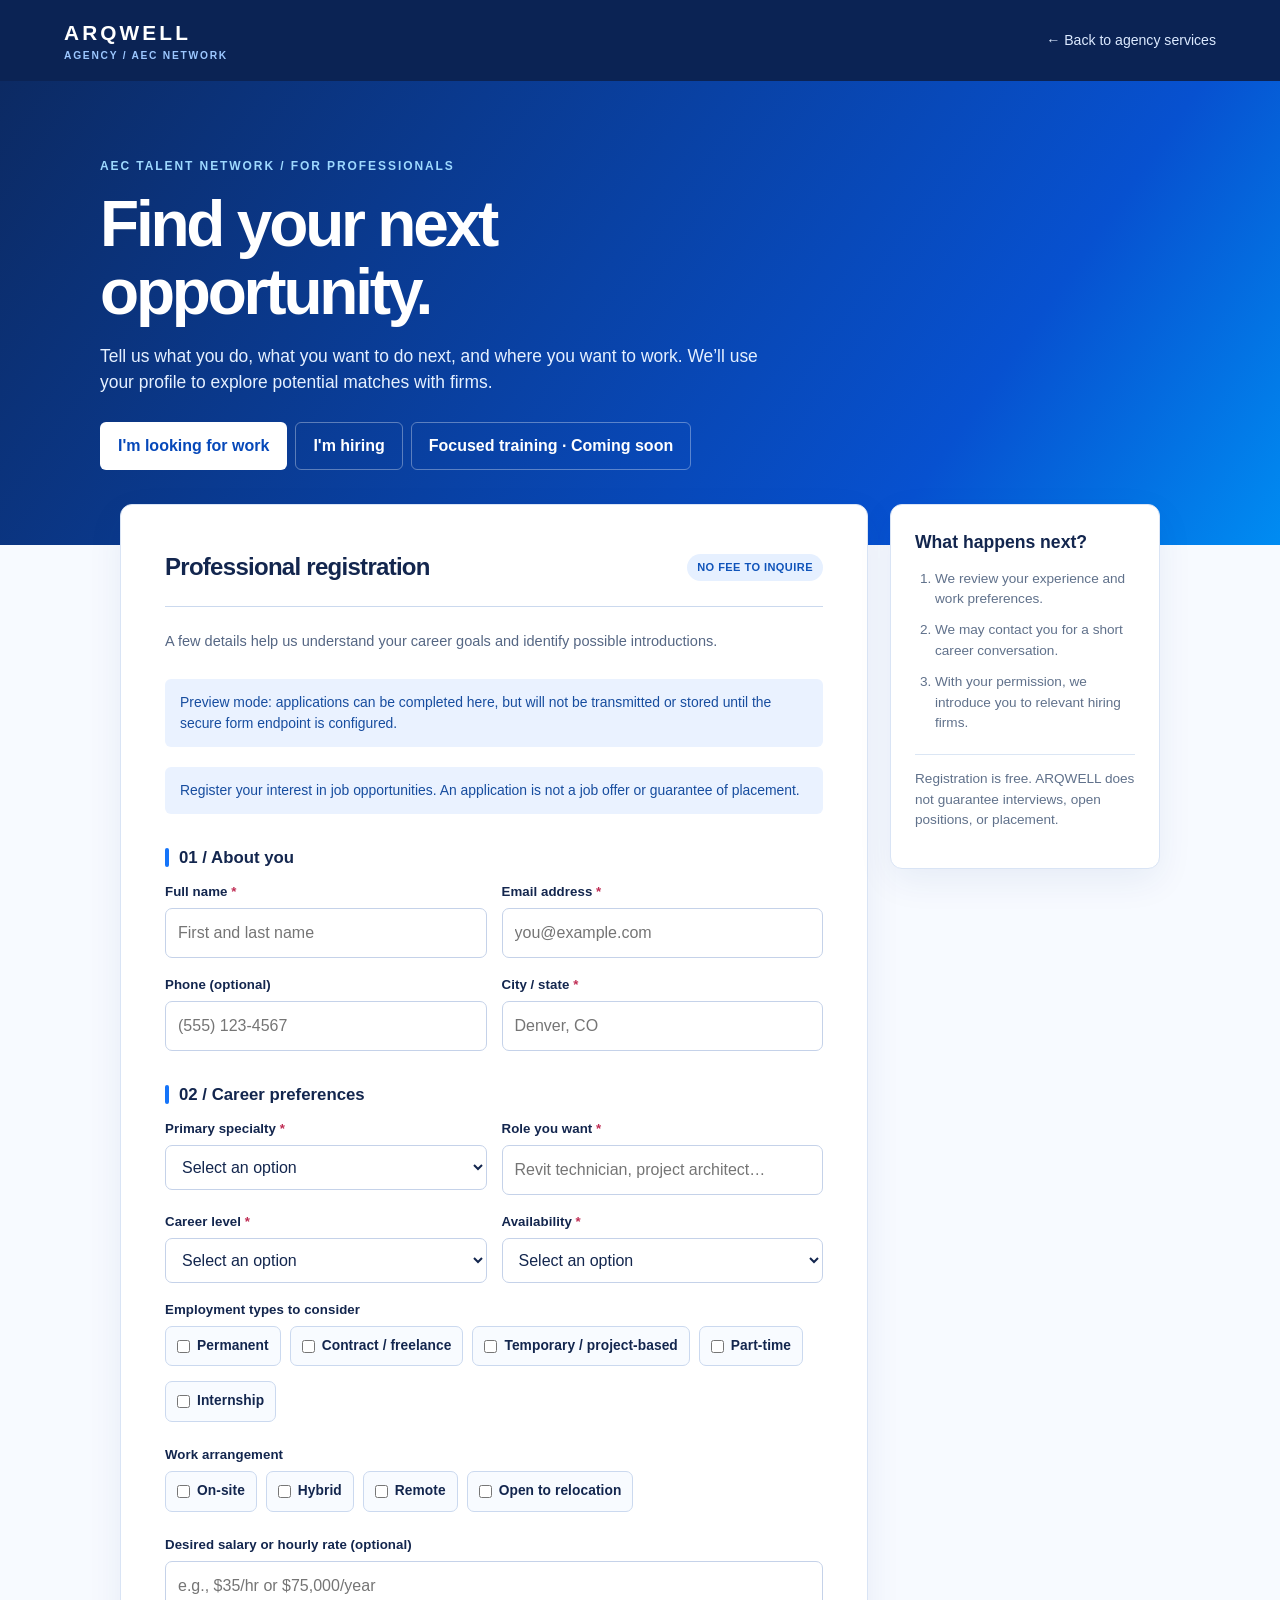
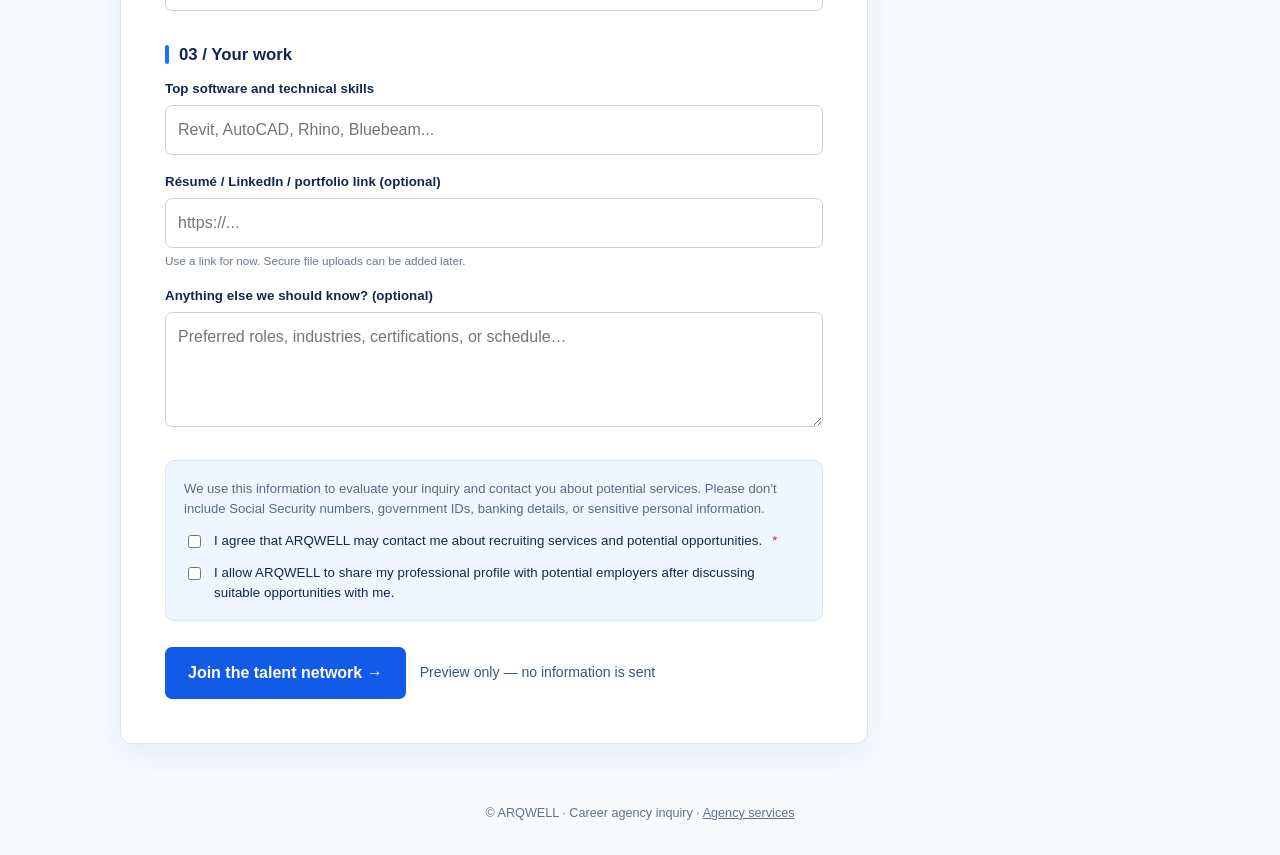
==== apply/index.html @ 46c18aa4 "Unpack ARQWELL Network agency website" ====
<!doctype html><html lang="en"><head><meta charset="utf-8"><meta name="viewport" content="width=device-width, initial-scale=1"><meta name="theme-color" content="#0b2354"><title>Find Work | ARQWELL Agency</title><meta name="description" content="Join ARQWELL Agency AEC professional network and apply to be contacted for new job opportunities."><link rel="stylesheet" href="../agency-form.css"><script src="../intake-config.js" defer></script><script src="../agency-forms.js" defer></script></head><body data-type="candidate"><header class="app-bar"><a class="logo" href="../">ARQWELL<span>AGENCY / AEC NETWORK</span></a><a class="back" href="../">← Back to agency services</a></header><section class="hero"><div class="hero-inner"><div class="eyebrow">AEC TALENT NETWORK / FOR PROFESSIONALS</div><h1>Find your next<br>opportunity.</h1><p>Tell us what you do, what you want to do next, and where you want to work. We’ll use your profile to explore potential matches with firms.</p><div class="hero-tabs"><a href="../apply/" class="active">I'm looking for work</a><a href="../hire/" class="">I'm hiring</a><a href="../training/" class="">Focused training · Coming soon</a></div></div></section><div class="wrap"><div class="form-shell"><main class="panel"><div class="panel-top"><h2>Professional registration</h2><span class="pill">NO FEE TO INQUIRE</span></div><p class="helper">A few details help us understand your career goals and identify possible introductions.</p><div class="alert" id="form-message" role="status" aria-live="polite" hidden></div><form id="agency-form" novalidate><div class="alert">Register your interest in job opportunities. An application is not a job offer or guarantee of placement.</div><h3 class="section-title">01 / About you</h3><div class="fields"><div class="field"><label for="full_name">Full name <span class="required">*</span></label><input type="text" name="full_name" id="full_name" maxlength="160" placeholder="First and last name" required autocomplete="name"></div><div class="field"><label for="email">Email address <span class="required">*</span></label><input type="email" name="email" id="email" maxlength="160" placeholder="you@example.com" required autocomplete="email"></div><div class="field"><label for="phone">Phone (optional)</label><input type="tel" name="phone" id="phone" maxlength="160" placeholder="(555) 123-4567" autocomplete="tel"></div><div class="field"><label for="location">City / state <span class="required">*</span></label><input type="text" name="location" id="location" maxlength="160" placeholder="Denver, CO" required ></div></div><h3 class="section-title">02 / Career preferences</h3><div class="fields"><div class="field"><label for="discipline">Primary specialty <span class="required">*</span></label><select name="discipline" id="discipline" required><option value="">Select an option</option><option value="Architecture">Architecture</option><option value="Engineering">Engineering</option><option value="Construction management">Construction management</option><option value="BIM / CAD">BIM / CAD</option><option value="Interior design">Interior design</option><option value="Planning / GIS">Planning / GIS</option><option value="Landscape architecture">Landscape architecture</option><option value="Visualization / graphics">Visualization / graphics</option><option value="Administration / operations">Administration / operations</option><option value="Other">Other</option></select></div><div class="field"><label for="role">Role you want <span class="required">*</span></label><input type="text" name="role" id="role" maxlength="160" placeholder="Revit technician, project architect…" required ></div><div class="field"><label for="experience">Career level <span class="required">*</span></label><select name="experience" id="experience" required><option value="">Select an option</option><option value="Entry-level / new graduate">Entry-level / new graduate</option><option value="1–3 years">1–3 years</option><option value="4–7 years">4–7 years</option><option value="8–15 years">8–15 years</option><option value="15+ years">15+ years</option><option value="Career transition">Career transition</option></select></div><div class="field"><label for="availability">Availability <span class="required">*</span></label><select name="availability" id="availability" required><option value="">Select an option</option><option value="Immediately">Immediately</option><option value="Within 2 weeks">Within 2 weeks</option><option value="Within 30 days">Within 30 days</option><option value="1–3 months">1–3 months</option><option value="Exploring opportunities">Exploring opportunities</option></select></div><div class="field full"><label>Employment types to consider</label><div class="choices"><label class="choice"><input type="checkbox" name="employment_type" value="Permanent"> Permanent</label><label class="choice"><input type="checkbox" name="employment_type" value="Contract / freelance"> Contract / freelance</label><label class="choice"><input type="checkbox" name="employment_type" value="Temporary / project-based"> Temporary / project-based</label><label class="choice"><input type="checkbox" name="employment_type" value="Part-time"> Part-time</label><label class="choice"><input type="checkbox" name="employment_type" value="Internship"> Internship</label></div></div><div class="field full"><label>Work arrangement</label><div class="choices"><label class="choice"><input type="checkbox" name="work_arrangement" value="On-site"> On-site</label><label class="choice"><input type="checkbox" name="work_arrangement" value="Hybrid"> Hybrid</label><label class="choice"><input type="checkbox" name="work_arrangement" value="Remote"> Remote</label><label class="choice"><input type="checkbox" name="work_arrangement" value="Open to relocation"> Open to relocation</label></div></div><div class="field full"><label for="compensation">Desired salary or hourly rate (optional)</label><input type="text" name="compensation" id="compensation" maxlength="160" placeholder="e.g., $35/hr or $75,000/year" ></div></div><h3 class="section-title">03 / Your work</h3><div class="fields"><div class="field full"><label for="skills">Top software and technical skills</label><input type="text" name="skills" id="skills" maxlength="160" placeholder="Revit, AutoCAD, Rhino, Bluebeam..." ></div><div class="field full"><label for="portfolio_url">Résumé / LinkedIn / portfolio link (optional)</label><input type="url" name="portfolio_url" id="portfolio_url" maxlength="160" placeholder="https://..." ><div class="hint">Use a link for now. Secure file uploads can be added later.</div></div><div class="field full"><label for="message">Anything else we should know? (optional)</label><textarea name="message" id="message" maxlength="1800" placeholder="Preferred roles, industries, certifications, or schedule…"></textarea></div></div><div class="legal"><p>We use this information to evaluate your inquiry and contact you about potential services. Please don't include Social Security numbers, government IDs, banking details, or sensitive personal information.</p><label><input type="checkbox" name="consent" required>I agree that ARQWELL may contact me about recruiting services and potential opportunities. <span class="required">*</span></label><label><input type="checkbox" name="share_permission">I allow ARQWELL to share my professional profile with potential employers after discussing suitable opportunities with me.</label></div><div class="hidden" aria-hidden="true"><label for="website_fax">Leave this field blank<input tabindex="-1" autocomplete="off" type="text" name="website_fax" id="website_fax"></label></div><div id="turnstile" class="hidden" aria-label="Spam protection verification"></div><div class="actions"><button class="submit" type="submit">Join the talent network →</button><span class="status" id="status-text">Takes approximately 3 minutes</span></div></form></main><aside class="side"><h3>What happens next?</h3><ol><li>We review your experience and work preferences.</li><li>We may contact you for a short career conversation.</li><li>With your permission, we introduce you to relevant hiring firms.</li></ol><p class="note">Registration is free. ARQWELL does not guarantee interviews, open positions, or placement.</p></aside></div></div><footer class="footer">© ARQWELL · Career agency inquiry · <a href="../">Agency services</a></footer></body></html>
---- agency-form.css ----
:root{--blue:#125be9;--navy:#0b2354;--sky:#ebf3ff;--ink:#13264e;--muted:#566784;--border:#cbd9ee}
*{box-sizing:border-box}body{margin:0;background:#f7faff;color:var(--ink);font-family:Inter,Arial,sans-serif;line-height:1.5}a{color:inherit}button,input,select,textarea{font:inherit}
.app-bar{background:var(--navy);color:white;padding:17px clamp(20px,5vw,85px);display:flex;align-items:center;justify-content:space-between;gap:16px}.app-bar a{text-decoration:none}.logo{font-size:1.3rem;letter-spacing:.15em;font-weight:900}.logo span{font-size:.64rem;font-weight:650;letter-spacing:.17em;display:block;color:#9cc7ff}.back{font-size:.88rem;color:#dceaff}
.hero{background:linear-gradient(125deg,#0c2a63,#0751d0 75%,#008cf2);color:white;padding:clamp(42px,6vw,77px) 20px 75px}.hero-inner{max-width:1080px;margin:auto}.eyebrow{font-size:.75rem;font-weight:800;letter-spacing:.16em;color:#9ed9ff}.hero h1{font-size:clamp(2.4rem,5vw,4.5rem);line-height:1.06;letter-spacing:-.05em;margin:16px 0}.hero p{max-width:680px;color:#e5f0ff;font-size:1.09rem;margin:0}.hero-tabs{display:flex;gap:8px;flex-wrap:wrap;margin-top:27px}.hero-tabs a{padding:11px 17px;border:1px solid #ffffff55;border-radius:6px;text-decoration:none;color:white;font-weight:650}.hero-tabs a.active{background:white;color:#0648b9}
.wrap{max-width:1080px;margin:-41px auto 60px;position:relative;padding:0 20px}.form-shell{display:grid;grid-template-columns:minmax(0,1fr) 270px;gap:22px;align-items:start}.panel,.side{background:white;border:1px solid #d9e4f5;border-radius:12px;box-shadow:0 12px 36px #153c7c12}.panel{padding:clamp(22px,4vw,44px)}.panel-top{display:flex;align-items:center;justify-content:space-between;gap:10px;border-bottom:1px solid var(--border);padding-bottom:21px;margin-bottom:24px}.panel-top h2{margin:0;font-size:1.5rem;letter-spacing:-.03em}.pill{background:#e6f0ff;border-radius:30px;padding:5px 10px;color:#1054ba;font-weight:800;font-size:.69rem;letter-spacing:.04em}.helper{color:var(--muted);font-size:.91rem;margin:0 0 26px}.section-title{font-size:1.05rem;margin:31px 0 12px;display:flex;align-items:center;gap:10px}.section-title::before{content:'';width:4px;height:19px;background:#1574f9;border-radius:2px}.fields{display:grid;grid-template-columns:repeat(2,minmax(0,1fr));gap:17px 15px}.field{min-width:0}.field.full{grid-column:1/-1}label{display:block;font-size:.83rem;font-weight:760;letter-spacing:.005em;margin-bottom:6px}.required{color:#bf2c53}input,select,textarea{width:100%;min-width:0;background:#fff;border:1px solid #c5d2e9;border-radius:7px;padding:12px 12px;color:#13264e;outline:none}input:focus,select:focus,textarea:focus{border-color:#186dea;box-shadow:0 0 0 3px #1967dc22}textarea{resize:vertical;min-height:115px}.hint{font-size:.73rem;color:#6a7891;margin-top:4px}.choices{display:flex;flex-wrap:wrap;gap:9px}.choice{display:inline-flex;align-items:center;gap:7px;border:1px solid #cbd9ef;border-radius:7px;padding:9px 11px;font-size:.86rem;cursor:pointer;background:#f8fbff}.choice input{width:auto;accent-color:#1465dc;margin:0}.legal{background:#f0f6ff;padding:18px;border:1px solid #d7e6ff;border-radius:9px;margin:26px 0}.legal label{display:flex;align-items:flex-start;gap:10px;margin:0 0 12px;font-weight:500;line-height:1.45}.legal label:last-child{margin-bottom:0}.legal input{width:auto;margin-top:4px;flex:none;accent-color:#125be9}.legal p{margin:0 0 13px;font-size:.82rem;color:#576b86}.actions{display:flex;align-items:center;gap:14px;flex-wrap:wrap}.submit{border:0;background:#125be9;color:white;padding:14px 23px;border-radius:7px;font-weight:800;cursor:pointer}.submit:hover{background:#0649bd}.submit:disabled{opacity:.55;cursor:wait}.status{font-size:.88rem;color:#3a567d}.alert{padding:13px 15px;border-radius:6px;margin-bottom:20px;background:#eaf2ff;color:#174d9f;font-size:.87rem}.alert.error{background:#fff0f2;color:#a6243d}.alert.success{background:#e5f7f1;color:#0b6047}.side{padding:24px}.side h3{margin:0 0 12px;font-size:1.1rem}.side p,.side li{font-size:.85rem;color:#60718b}.side ol{padding-left:20px;margin:13px 0 0}.side li{margin:11px 0}.side .note{border-top:1px solid #dbe6f4;margin-top:21px;padding-top:14px}.footer{text-align:center;color:#61728c;font-size:.79rem;padding:0 20px 32px}.hidden{display:none!important}
@media(max-width:800px){.form-shell{grid-template-columns:1fr}.side{order:-1}.wrap{margin-top:-30px}.fields{grid-template-columns:1fr}.hero{padding-bottom:58px}.panel{padding:22px}.app-bar{padding:17px 20px}}

.training-toggle{display:inline-flex;align-items:center;width:auto;padding:13px 16px;max-width:100%}.training-aside-link{display:block;text-align:center;text-decoration:none;margin-top:22px;font-size:.82rem}.training-aside-link:hover{background:#0649bd}.hint a{color:#0759ce;text-decoration:underline}
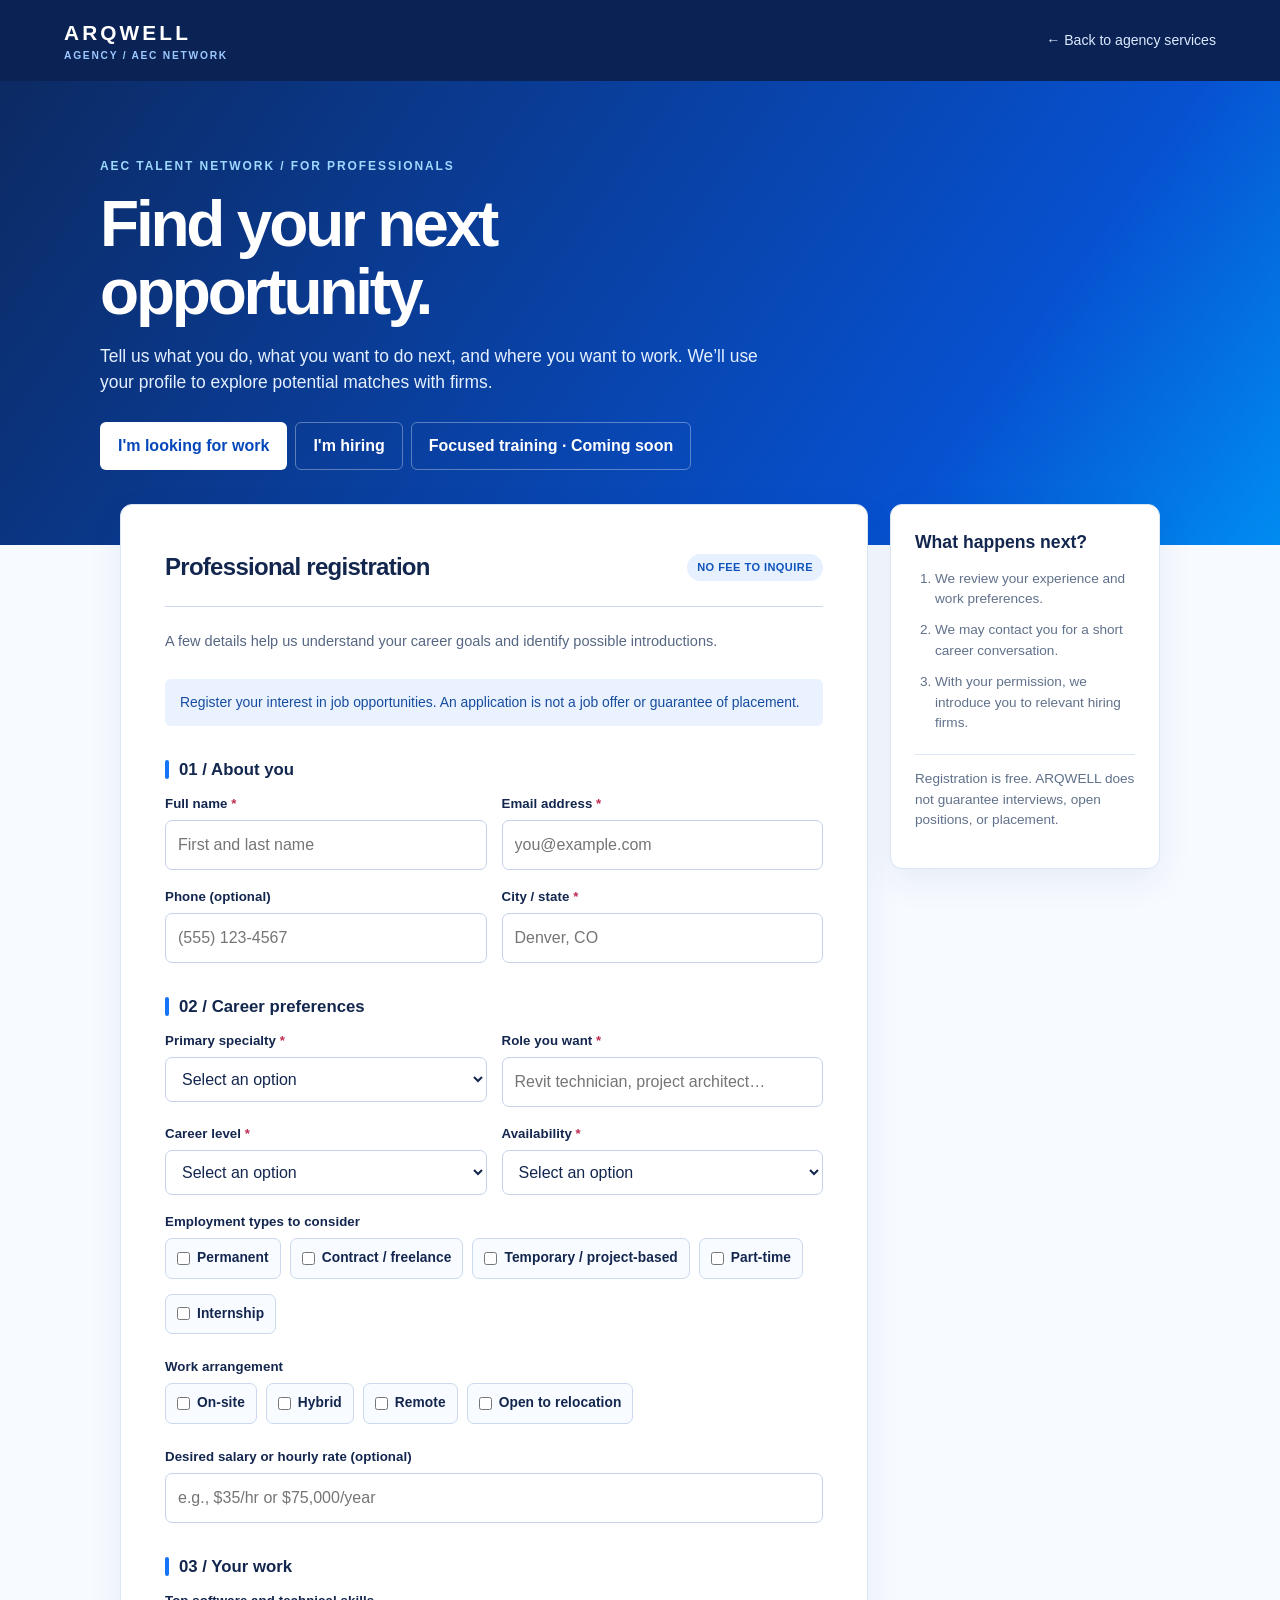
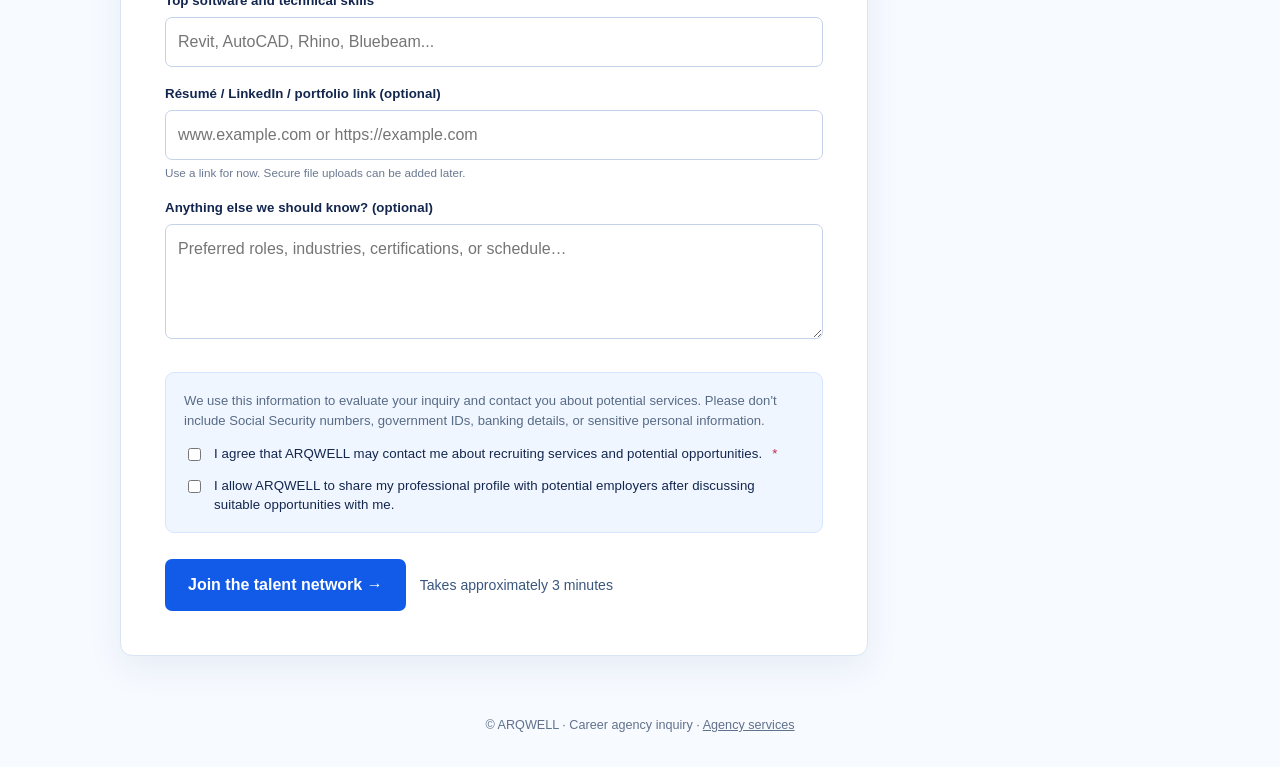
==== commit 49f840d4: "Allow applicants to enter websites with or without https on apply/index.html" ====
--- a/apply/index.html
+++ b/apply/index.html
@@ -1 +1 @@
-<!doctype html><html lang="en"><head><meta charset="utf-8"><meta name="viewport" content="width=device-width, initial-scale=1"><meta name="theme-color" content="#0b2354"><title>Find Work | ARQWELL Agency</title><meta name="description" content="Join ARQWELL Agency AEC professional network and apply to be contacted for new job opportunities."><link rel="stylesheet" href="../agency-form.css"><script src="../intake-config.js" defer></script><script src="../agency-forms.js" defer></script></head><body data-type="candidate"><header class="app-bar"><a class="logo" href="../">ARQWELL<span>AGENCY / AEC NETWORK</span></a><a class="back" href="../">← Back to agency services</a></header><section class="hero"><div class="hero-inner"><div class="eyebrow">AEC TALENT NETWORK / FOR PROFESSIONALS</div><h1>Find your next<br>opportunity.</h1><p>Tell us what you do, what you want to do next, and where you want to work. We’ll use your profile to explore potential matches with firms.</p><div class="hero-tabs"><a href="../apply/" class="active">I'm looking for work</a><a href="../hire/" class="">I'm hiring</a><a href="../training/" class="">Focused training · Coming soon</a></div></div></section><div class="wrap"><div class="form-shell"><main class="panel"><div class="panel-top"><h2>Professional registration</h2><span class="pill">NO FEE TO INQUIRE</span></div><p class="helper">A few details help us understand your career goals and identify possible introductions.</p><div class="alert" id="form-message" role="status" aria-live="polite" hidden></div><form id="agency-form" novalidate><div class="alert">Register your interest in job opportunities. An application is not a job offer or guarantee of placement.</div><h3 class="section-title">01 / About you</h3><div class="fields"><div class="field"><label for="full_name">Full name <span class="required">*</span></label><input type="text" name="full_name" id="full_name" maxlength="160" placeholder="First and last name" required autocomplete="name"></div><div class="field"><label for="email">Email address <span class="required">*</span></label><input type="email" name="email" id="email" maxlength="160" placeholder="you@example.com" required autocomplete="email"></div><div class="field"><label for="phone">Phone (optional)</label><input type="tel" name="phone" id="phone" maxlength="160" placeholder="(555) 123-4567" autocomplete="tel"></div><div class="field"><label for="location">City / state <span class="required">*</span></label><input type="text" name="location" id="location" maxlength="160" placeholder="Denver, CO" required ></div></div><h3 class="section-title">02 / Career preferences</h3><div class="fields"><div class="field"><label for="discipline">Primary specialty <span class="required">*</span></label><select name="discipline" id="discipline" required><option value="">Select an option</option><option value="Architecture">Architecture</option><option value="Engineering">Engineering</option><option value="Construction management">Construction management</option><option value="BIM / CAD">BIM / CAD</option><option value="Interior design">Interior design</option><option value="Planning / GIS">Planning / GIS</option><option value="Landscape architecture">Landscape architecture</option><option value="Visualization / graphics">Visualization / graphics</option><option value="Administration / operations">Administration / operations</option><option value="Other">Other</option></select></div><div class="field"><label for="role">Role you want <span class="required">*</span></label><input type="text" name="role" id="role" maxlength="160" placeholder="Revit technician, project architect…" required ></div><div class="field"><label for="experience">Career level <span class="required">*</span></label><select name="experience" id="experience" required><option value="">Select an option</option><option value="Entry-level / new graduate">Entry-level / new graduate</option><option value="1–3 years">1–3 years</option><option value="4–7 years">4–7 years</option><option value="8–15 years">8–15 years</option><option value="15+ years">15+ years</option><option value="Career transition">Career transition</option></select></div><div class="field"><label for="availability">Availability <span class="required">*</span></label><select name="availability" id="availability" required><option value="">Select an option</option><option value="Immediately">Immediately</option><option value="Within 2 weeks">Within 2 weeks</option><option value="Within 30 days">Within 30 days</option><option value="1–3 months">1–3 months</option><option value="Exploring opportunities">Exploring opportunities</option></select></div><div class="field full"><label>Employment types to consider</label><div class="choices"><label class="choice"><input type="checkbox" name="employment_type" value="Permanent"> Permanent</label><label class="choice"><input type="checkbox" name="employment_type" value="Contract / freelance"> Contract / freelance</label><label class="choice"><input type="checkbox" name="employment_type" value="Temporary / project-based"> Temporary / project-based</label><label class="choice"><input type="checkbox" name="employment_type" value="Part-time"> Part-time</label><label class="choice"><input type="checkbox" name="employment_type" value="Internship"> Internship</label></div></div><div class="field full"><label>Work arrangement</label><div class="choices"><label class="choice"><input type="checkbox" name="work_arrangement" value="On-site"> On-site</label><label class="choice"><input type="checkbox" name="work_arrangement" value="Hybrid"> Hybrid</label><label class="choice"><input type="checkbox" name="work_arrangement" value="Remote"> Remote</label><label class="choice"><input type="checkbox" name="work_arrangement" value="Open to relocation"> Open to relocation</label></div></div><div class="field full"><label for="compensation">Desired salary or hourly rate (optional)</label><input type="text" name="compensation" id="compensation" maxlength="160" placeholder="e.g., $35/hr or $75,000/year" ></div></div><h3 class="section-title">03 / Your work</h3><div class="fields"><div class="field full"><label for="skills">Top software and technical skills</label><input type="text" name="skills" id="skills" maxlength="160" placeholder="Revit, AutoCAD, Rhino, Bluebeam..." ></div><div class="field full"><label for="portfolio_url">Résumé / LinkedIn / portfolio link (optional)</label><input type="url" name="portfolio_url" id="portfolio_url" maxlength="160" placeholder="https://..." ><div class="hint">Use a link for now. Secure file uploads can be added later.</div></div><div class="field full"><label for="message">Anything else we should know? (optional)</label><textarea name="message" id="message" maxlength="1800" placeholder="Preferred roles, industries, certifications, or schedule…"></textarea></div></div><div class="legal"><p>We use this information to evaluate your inquiry and contact you about potential services. Please don't include Social Security numbers, government IDs, banking details, or sensitive personal information.</p><label><input type="checkbox" name="consent" required>I agree that ARQWELL may contact me about recruiting services and potential opportunities. <span class="required">*</span></label><label><input type="checkbox" name="share_permission">I allow ARQWELL to share my professional profile with potential employers after discussing suitable opportunities with me.</label></div><div class="hidden" aria-hidden="true"><label for="website_fax">Leave this field blank<input tabindex="-1" autocomplete="off" type="text" name="website_fax" id="website_fax"></label></div><div id="turnstile" class="hidden" aria-label="Spam protection verification"></div><div class="actions"><button class="submit" type="submit">Join the talent network →</button><span class="status" id="status-text">Takes approximately 3 minutes</span></div></form></main><aside class="side"><h3>What happens next?</h3><ol><li>We review your experience and work preferences.</li><li>We may contact you for a short career conversation.</li><li>With your permission, we introduce you to relevant hiring firms.</li></ol><p class="note">Registration is free. ARQWELL does not guarantee interviews, open positions, or placement.</p></aside></div></div><footer class="footer">© ARQWELL · Career agency inquiry · <a href="../">Agency services</a></footer></body></html>+<!doctype html><html lang="en"><head><meta charset="utf-8"><meta name="viewport" content="width=device-width, initial-scale=1"><meta name="theme-color" content="#0b2354"><title>Find Work | ARQWELL Agency</title><meta name="description" content="Join ARQWELL Agency AEC professional network and apply to be contacted for new job opportunities."><link rel="stylesheet" href="../agency-form.css"><script src="../intake-config.js" defer></script><script src="../agency-forms.js" defer></script></head><body data-type="candidate"><header class="app-bar"><a class="logo" href="../">ARQWELL<span>AGENCY / AEC NETWORK</span></a><a class="back" href="../">← Back to agency services</a></header><section class="hero"><div class="hero-inner"><div class="eyebrow">AEC TALENT NETWORK / FOR PROFESSIONALS</div><h1>Find your next<br>opportunity.</h1><p>Tell us what you do, what you want to do next, and where you want to work. We’ll use your profile to explore potential matches with firms.</p><div class="hero-tabs"><a href="../apply/" class="active">I'm looking for work</a><a href="../hire/" class="">I'm hiring</a><a href="../training/" class="">Focused training · Coming soon</a></div></div></section><div class="wrap"><div class="form-shell"><main class="panel"><div class="panel-top"><h2>Professional registration</h2><span class="pill">NO FEE TO INQUIRE</span></div><p class="helper">A few details help us understand your career goals and identify possible introductions.</p><div class="alert" id="form-message" role="status" aria-live="polite" hidden></div><form id="agency-form" novalidate><div class="alert">Register your interest in job opportunities. An application is not a job offer or guarantee of placement.</div><h3 class="section-title">01 / About you</h3><div class="fields"><div class="field"><label for="full_name">Full name <span class="required">*</span></label><input type="text" name="full_name" id="full_name" maxlength="160" placeholder="First and last name" required autocomplete="name"></div><div class="field"><label for="email">Email address <span class="required">*</span></label><input type="email" name="email" id="email" maxlength="160" placeholder="you@example.com" required autocomplete="email"></div><div class="field"><label for="phone">Phone (optional)</label><input type="tel" name="phone" id="phone" maxlength="160" placeholder="(555) 123-4567" autocomplete="tel"></div><div class="field"><label for="location">City / state <span class="required">*</span></label><input type="text" name="location" id="location" maxlength="160" placeholder="Denver, CO" required ></div></div><h3 class="section-title">02 / Career preferences</h3><div class="fields"><div class="field"><label for="discipline">Primary specialty <span class="required">*</span></label><select name="discipline" id="discipline" required><option value="">Select an option</option><option value="Architecture">Architecture</option><option value="Engineering">Engineering</option><option value="Construction management">Construction management</option><option value="BIM / CAD">BIM / CAD</option><option value="Interior design">Interior design</option><option value="Planning / GIS">Planning / GIS</option><option value="Landscape architecture">Landscape architecture</option><option value="Visualization / graphics">Visualization / graphics</option><option value="Administration / operations">Administration / operations</option><option value="Other">Other</option></select></div><div class="field"><label for="role">Role you want <span class="required">*</span></label><input type="text" name="role" id="role" maxlength="160" placeholder="Revit technician, project architect…" required ></div><div class="field"><label for="experience">Career level <span class="required">*</span></label><select name="experience" id="experience" required><option value="">Select an option</option><option value="Entry-level / new graduate">Entry-level / new graduate</option><option value="1–3 years">1–3 years</option><option value="4–7 years">4–7 years</option><option value="8–15 years">8–15 years</option><option value="15+ years">15+ years</option><option value="Career transition">Career transition</option></select></div><div class="field"><label for="availability">Availability <span class="required">*</span></label><select name="availability" id="availability" required><option value="">Select an option</option><option value="Immediately">Immediately</option><option value="Within 2 weeks">Within 2 weeks</option><option value="Within 30 days">Within 30 days</option><option value="1–3 months">1–3 months</option><option value="Exploring opportunities">Exploring opportunities</option></select></div><div class="field full"><label>Employment types to consider</label><div class="choices"><label class="choice"><input type="checkbox" name="employment_type" value="Permanent"> Permanent</label><label class="choice"><input type="checkbox" name="employment_type" value="Contract / freelance"> Contract / freelance</label><label class="choice"><input type="checkbox" name="employment_type" value="Temporary / project-based"> Temporary / project-based</label><label class="choice"><input type="checkbox" name="employment_type" value="Part-time"> Part-time</label><label class="choice"><input type="checkbox" name="employment_type" value="Internship"> Internship</label></div></div><div class="field full"><label>Work arrangement</label><div class="choices"><label class="choice"><input type="checkbox" name="work_arrangement" value="On-site"> On-site</label><label class="choice"><input type="checkbox" name="work_arrangement" value="Hybrid"> Hybrid</label><label class="choice"><input type="checkbox" name="work_arrangement" value="Remote"> Remote</label><label class="choice"><input type="checkbox" name="work_arrangement" value="Open to relocation"> Open to relocation</label></div></div><div class="field full"><label for="compensation">Desired salary or hourly rate (optional)</label><input type="text" name="compensation" id="compensation" maxlength="160" placeholder="e.g., $35/hr or $75,000/year" ></div></div><h3 class="section-title">03 / Your work</h3><div class="fields"><div class="field full"><label for="skills">Top software and technical skills</label><input type="text" name="skills" id="skills" maxlength="160" placeholder="Revit, AutoCAD, Rhino, Bluebeam..." ></div><div class="field full"><label for="portfolio_url">Résumé / LinkedIn / portfolio link (optional)</label><input type="text" inputmode="url" data-website-url="true" autocapitalize="off" spellcheck="false" name="portfolio_url" id="portfolio_url" maxlength="160" placeholder="www.example.com or https://example.com" ><div class="hint">Use a link for now. Secure file uploads can be added later.</div></div><div class="field full"><label for="message">Anything else we should know? (optional)</label><textarea name="message" id="message" maxlength="1800" placeholder="Preferred roles, industries, certifications, or schedule…"></textarea></div></div><div class="legal"><p>We use this information to evaluate your inquiry and contact you about potential services. Please don't include Social Security numbers, government IDs, banking details, or sensitive personal information.</p><label><input type="checkbox" name="consent" required>I agree that ARQWELL may contact me about recruiting services and potential opportunities. <span class="required">*</span></label><label><input type="checkbox" name="share_permission">I allow ARQWELL to share my professional profile with potential employers after discussing suitable opportunities with me.</label></div><div class="hidden" aria-hidden="true"><label for="website_fax">Leave this field blank<input tabindex="-1" autocomplete="off" type="text" name="website_fax" id="website_fax"></label></div><div id="turnstile" class="hidden" aria-label="Spam protection verification"></div><div class="actions"><button class="submit" type="submit">Join the talent network →</button><span class="status" id="status-text">Takes approximately 3 minutes</span></div></form></main><aside class="side"><h3>What happens next?</h3><ol><li>We review your experience and work preferences.</li><li>We may contact you for a short career conversation.</li><li>With your permission, we introduce you to relevant hiring firms.</li></ol><p class="note">Registration is free. ARQWELL does not guarantee interviews, open positions, or placement.</p></aside></div></div><footer class="footer">© ARQWELL · Career agency inquiry · <a href="../">Agency services</a></footer></body></html>
